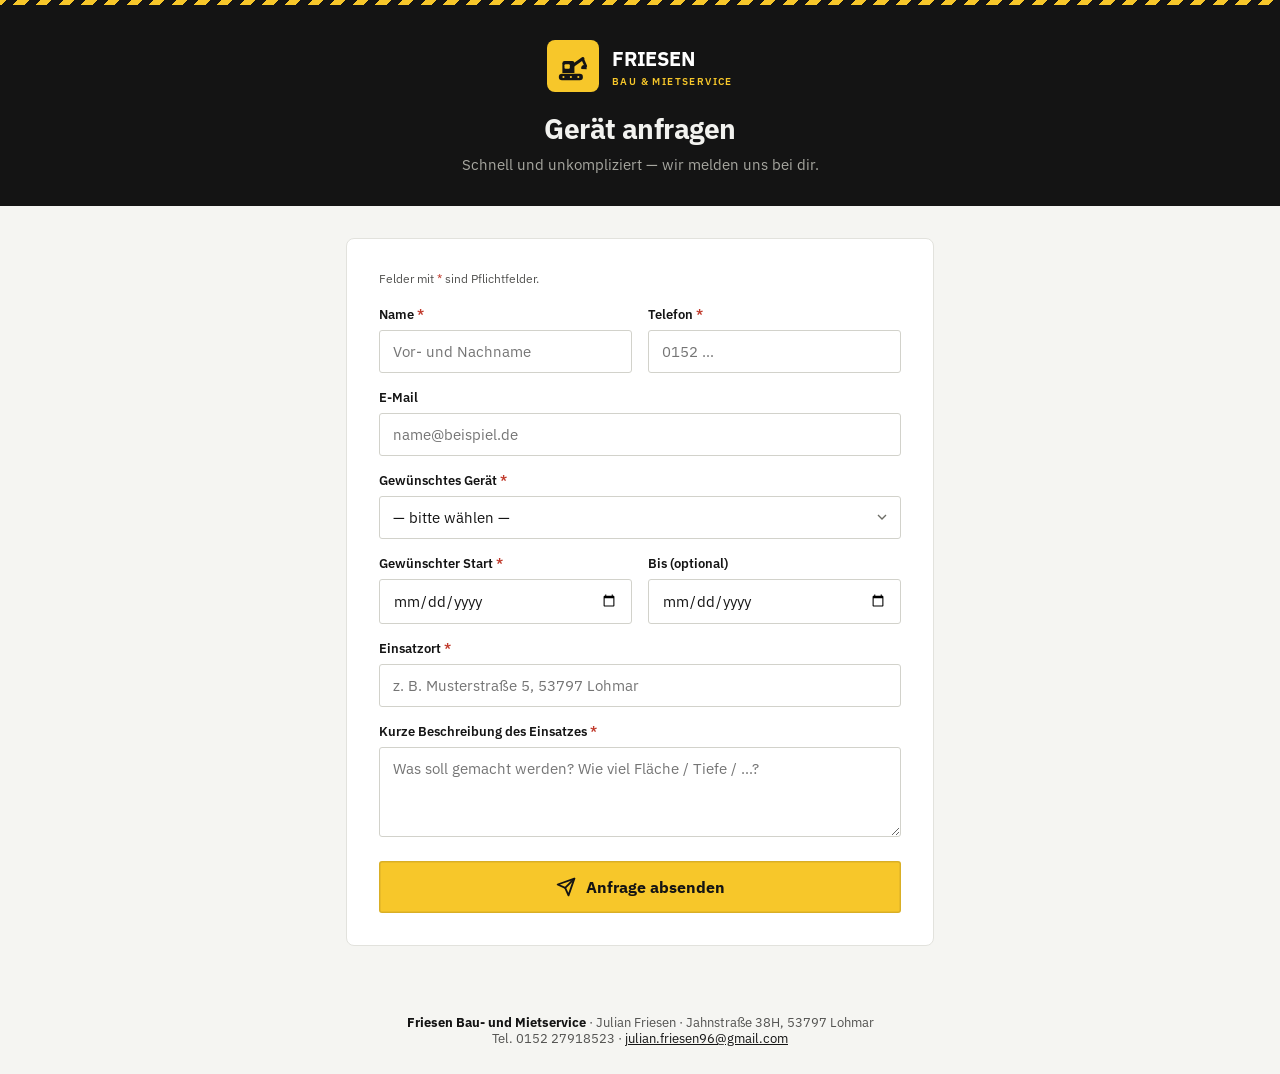
==== project/contact.html @ 78718824 "Initialer Commit: Prototyp Friesen Bau- und Mietservice Vollständiger React-Prototyp (CDN + Babel St" ====
<!DOCTYPE html>
<html lang="de">
<head>
<meta charset="utf-8"/>
<meta name="viewport" content="width=device-width, initial-scale=1"/>
<title>Anfrage stellen — Friesen Bau- &amp; Mietservice</title>
<link rel="stylesheet" href="app/theme.css"/>
<style>
  *{box-sizing:border-box;margin:0;padding:0}
  body{font-family:var(--sans);background:var(--paper-2);color:var(--ink);-webkit-font-smoothing:antialiased}
  ::selection{background:var(--yellow);color:var(--ink)}
  .page{min-height:100vh;display:flex;flex-direction:column}

  /* Hero header */
  .hero{background:var(--ink);padding:40px 24px 32px;text-align:center;position:relative;overflow:hidden}
  .hero::before{content:'';position:absolute;top:0;left:0;right:0;height:5px;background-image:repeating-linear-gradient(-45deg,var(--ink) 0 8px,var(--yellow) 8px 16px)}
  .hero-logo{display:inline-flex;align-items:center;gap:13px;margin-bottom:22px}
  .hero-badge{width:52px;height:52px;background:var(--yellow);border-radius:8px;display:grid;place-items:center}
  .hero-name{text-align:left}
  .hero-name h1{color:#fff;font-size:20px;font-weight:700;letter-spacing:-0.01em}
  .hero-name p{color:var(--yellow);font-size:10px;font-weight:600;letter-spacing:.14em;text-transform:uppercase;margin-top:3px}
  .hero-tagline{color:var(--on-dark);font-size:28px;font-weight:700;letter-spacing:-0.02em;line-height:1.1;margin:0}
  .hero-sub{color:var(--on-dark-muted);font-size:15px;margin-top:10px}

  /* Form card */
  .card{background:var(--paper);border:1.5px solid var(--line);border-radius:8px;padding:32px;max-width:620px;width:100%;margin:32px auto}
  .form-grid{display:grid;grid-template-columns:1fr 1fr;gap:16px}
  @media(max-width:560px){.form-grid{grid-template-columns:1fr}.card{padding:20px;margin:16px}}
  .field{display:flex;flex-direction:column;gap:7px}
  .field label{font-size:13px;font-weight:600}
  .field label span{color:var(--danger)}
  input,select,textarea{font:inherit;font-size:14.5px;padding:11px 13px;border:1.5px solid var(--line-2);border-radius:var(--r);background:var(--paper);color:var(--ink);width:100%;outline:none;transition:border-color .12s}
  input:focus,select:focus,textarea:focus{border-color:var(--ink)}
  textarea{resize:vertical;min-height:90px}
  select{appearance:none;background-image:url("data:image/svg+xml,%3Csvg xmlns='http://www.w3.org/2000/svg' width='16' height='16' viewBox='0 0 24 24' fill='none' stroke='%236C6C66' stroke-width='2'%3E%3Cpath d='M6 9l6 6 6-6'/%3E%3C/svg%3E");background-repeat:no-repeat;background-position:right 10px center;padding-right:34px}

  .btn-primary{display:flex;align-items:center;justify-content:center;gap:10px;width:100%;padding:16px;background:var(--yellow);color:var(--ink);border:none;border-radius:var(--r);font:inherit;font-size:16px;font-weight:700;cursor:pointer;box-shadow:inset 0 0 0 1.5px rgba(0,0,0,.12);transition:filter .12s}
  .btn-primary:hover{filter:brightness(1.06)}
  .btn-primary:active{transform:translateY(1px)}
  .btn-primary:disabled{opacity:.5;cursor:not-allowed}

  .divider{display:flex;align-items:center;gap:12px;color:var(--muted);font-size:12px;margin:6px 0}
  .divider::before,.divider::after{content:'';flex:1;height:1px;background:var(--line)}

  .success{text-align:center;padding:40px 24px}
  .success-icon{width:72px;height:72px;background:var(--yellow);border-radius:12px;display:grid;place-items:center;margin:0 auto 18px}
  .success h2{font-size:22px;font-weight:700;letter-spacing:-0.01em}
  .success p{color:var(--muted);font-size:15px;margin-top:8px}
  .success .wa-btn{display:inline-flex;align-items:center;gap:10px;margin-top:22px;padding:14px 24px;background:#25D366;color:#fff;border-radius:var(--r);font:inherit;font-size:15px;font-weight:700;text-decoration:none}

  .footer{text-align:center;padding:28px 16px;color:var(--muted);font-size:12.5px}
  .footer b{color:var(--ink)}
  .hint{font-size:12px;color:var(--muted);margin-top:4px}
  .required-note{font-size:12px;color:var(--muted);margin-bottom:20px}
</style>
</head>
<body>
<div class="page">
  <div class="hero">
    <div class="hero-logo">
      <div class="hero-badge">
        <!-- Bagger SVG -->
        <svg width="34" height="34" viewBox="0 0 48 48" fill="none" aria-hidden="true">
          <rect x="4" y="35" width="34" height="9" rx="4.5" fill="#141414"/>
          <circle cx="10.5" cy="39.5" r="1.5" fill="#F7C72A"/>
          <circle cx="21" cy="39.5" r="1.5" fill="#F7C72A"/>
          <circle cx="31.5" cy="39.5" r="1.5" fill="#F7C72A"/>
          <path d="M9 20 q0-3.2 3.2-3.2 H23 q3 0 3 3 V34 H9 Z" fill="#141414"/>
          <rect x="12" y="21.5" width="7.5" height="6.5" rx="1.4" fill="#F7C72A"/>
          <path d="M24.5 23 L38 13.5" stroke="#141414" stroke-width="4.4" stroke-linecap="round"/>
          <path d="M37.5 14 L42 24" stroke="#141414" stroke-width="3.8" stroke-linecap="round"/>
          <path d="M38.5 22.5 q5.5 0.5 4.8 6.2 l-7.6 -0.6 q-1-3.6 2.8-5.6 Z" fill="#141414"/>
        </svg>
      </div>
      <div class="hero-name">
        <h1>FRIESEN</h1>
        <p>Bau &amp; Mietservice</p>
      </div>
    </div>
    <p class="hero-tagline">Gerät anfragen</p>
    <p class="hero-sub">Schnell und unkompliziert — wir melden uns bei dir.</p>
  </div>

  <div id="formWrap" style="max-width:620px;width:100%;margin:0 auto;padding:0 16px 8px">
    <div class="card">
      <p class="required-note">Felder mit <span style="color:var(--danger)">*</span> sind Pflichtfelder.</p>
      <form id="anfrage" novalidate>
        <div class="form-grid" style="margin-bottom:16px">
          <div class="field">
            <label for="name">Name <span>*</span></label>
            <input id="name" name="name" type="text" placeholder="Vor- und Nachname" required autocomplete="name"/>
          </div>
          <div class="field">
            <label for="phone">Telefon <span>*</span></label>
            <input id="phone" name="phone" type="tel" placeholder="0152 …" required autocomplete="tel"/>
          </div>
        </div>
        <div class="field" style="margin-bottom:16px">
          <label for="email">E-Mail</label>
          <input id="email" name="email" type="email" placeholder="name@beispiel.de" autocomplete="email"/>
        </div>
        <div class="field" style="margin-bottom:16px">
          <label for="geraet">Gewünschtes Gerät <span>*</span></label>
          <select id="geraet" name="geraet" required>
            <option value="">— bitte wählen —</option>
          </select>
        </div>
        <div class="form-grid" style="margin-bottom:16px">
          <div class="field">
            <label for="von">Gewünschter Start <span>*</span></label>
            <input id="von" name="von" type="date" required/>
          </div>
          <div class="field">
            <label for="bis">Bis (optional)</label>
            <input id="bis" name="bis" type="date"/>
          </div>
        </div>
        <div class="field" style="margin-bottom:16px">
          <label for="ort">Einsatzort <span>*</span></label>
          <input id="ort" name="ort" type="text" placeholder="z. B. Musterstraße 5, 53797 Lohmar" required autocomplete="street-address"/>
        </div>
        <div class="field" style="margin-bottom:24px">
          <label for="nachricht">Kurze Beschreibung des Einsatzes <span>*</span></label>
          <textarea id="nachricht" name="nachricht" placeholder="Was soll gemacht werden? Wie viel Fläche / Tiefe / …?" required></textarea>
        </div>
        <button type="submit" class="btn-primary" id="submitBtn">
          <svg width="20" height="20" viewBox="0 0 24 24" fill="none" stroke="currentColor" stroke-width="2.2" stroke-linecap="round" stroke-linejoin="round"><path d="M22 2L11 13"/><path d="M22 2L15 22l-4-9-9-4 20-7z"/></svg>
          Anfrage absenden
        </button>
      </form>
    </div>
  </div>

  <!-- Success state (hidden until submit) -->
  <div id="successWrap" style="display:none;max-width:620px;width:100%;margin:0 auto;padding:0 16px">
    <div class="card">
      <div class="success">
        <div class="success-icon">
          <svg width="36" height="36" viewBox="0 0 24 24" fill="none" stroke="#141414" stroke-width="2.4" stroke-linecap="round" stroke-linejoin="round"><path d="M20 6L9 17l-5-5"/></svg>
        </div>
        <h2>Anfrage eingegangen!</h2>
        <p>Wir haben deine Anfrage erhalten und melden uns schnellstmöglich bei dir.</p>
        <a id="waLink" href="#" target="_blank" class="wa-btn">
          <svg width="20" height="20" viewBox="0 0 24 24" fill="white"><path d="M17.472 14.382c-.297-.149-1.758-.867-2.03-.967-.273-.099-.471-.148-.67.15-.197.297-.767.966-.94 1.164-.173.199-.347.223-.644.075-.297-.15-1.255-.463-2.39-1.475-.883-.788-1.48-1.761-1.653-2.059-.173-.297-.018-.458.13-.606.134-.133.298-.347.446-.52.149-.174.198-.298.298-.497.099-.198.05-.371-.025-.52-.075-.149-.669-1.612-.916-2.207-.242-.579-.487-.5-.669-.51-.173-.008-.371-.01-.57-.01-.198 0-.52.074-.792.372-.272.297-1.04 1.016-1.04 2.479 0 1.462 1.065 2.875 1.213 3.074.149.198 2.096 3.2 5.077 4.487.709.306 1.262.489 1.694.625.712.227 1.36.195 1.871.118.571-.085 1.758-.719 2.006-1.413.248-.694.248-1.289.173-1.413-.074-.124-.272-.198-.57-.347m-5.421 7.403h-.004a9.87 9.87 0 01-5.031-1.378l-.361-.214-3.741.982.998-3.648-.235-.374a9.86 9.86 0 01-1.51-5.26c.001-5.45 4.436-9.884 9.888-9.884 2.64 0 5.122 1.03 6.988 2.898a9.825 9.825 0 012.893 6.994c-.003 5.45-4.437 9.884-9.885 9.884m8.413-18.297A11.815 11.815 0 0012.05 0C5.495 0 .16 5.335.157 11.892c0 2.096.547 4.142 1.588 5.945L.057 24l6.305-1.654a11.882 11.882 0 005.683 1.448h.005c6.554 0 11.89-5.335 11.893-11.893a11.821 11.821 0 00-3.48-8.413z"/></svg>
          Via WhatsApp bestätigen
        </a>
        <p style="color:var(--muted);font-size:13px;margin-top:14px">Optional: Mit WhatsApp schicken wir dir und Julian direkt eine Nachricht.</p>
      </div>
    </div>
  </div>

  <div class="footer">
    <b>Friesen Bau- und Mietservice</b> · Julian Friesen · Jahnstraße 38H, 53797 Lohmar<br/>
    Tel. 0152 27918523 · <a href="mailto:julian.friesen96@gmail.com" style="color:var(--ink)">julian.friesen96@gmail.com</a>
  </div>
</div>

<script>
// Load device list from localStorage or use defaults
const GERAETE_DEFAULT = [
  { id:'bagger',    name:'1,9t Minibagger (Hitachi ZX18-3)' },
  { id:'anhaenger', name:'Plateauanhänger (2.700 kg)' },
  { id:'ruettler',  name:'Betonrüttler' },
];
function loadGeraete() {
  try {
    const db = JSON.parse(localStorage.getItem('friesen_db_v2') || '{}');
    const fl = (db.flotte || []).filter(g => g.kat === 'Maschine' || g.kat === 'Transport');
    return fl.length ? fl : GERAETE_DEFAULT;
  } catch(e) { return GERAETE_DEFAULT; }
}
const geraete = loadGeraete();
const sel = document.getElementById('geraet');
geraete.forEach(g => {
  const o = document.createElement('option');
  o.value = g.id; o.textContent = g.name; sel.appendChild(o);
});

// WhatsApp number (Julian's number)
const WA_NUMBER = '4915227918523';

document.getElementById('anfrage').addEventListener('submit', function(e) {
  e.preventDefault();
  const f = e.target;
  const data = {
    name: f.name.value.trim(), phone: f.phone.value.trim(),
    email: f.email.value.trim(),
    geraetId: f.geraet.value, geraetName: f.geraet.options[f.geraet.selectedIndex]?.text || '',
    von: f.von.value, bis: f.bis.value,
    ort: f.ort.value.trim(), nachricht: f.nachricht.value.trim(),
  };
  if (!data.name || !data.phone || !data.geraetId || !data.von || !data.ort || !data.nachricht) {
    alert('Bitte alle Pflichtfelder ausfüllen.'); return;
  }

  // Save to shared localStorage
  try {
    const raw = localStorage.getItem('friesen_db_v2');
    const db = raw ? JSON.parse(raw) : {};
    if (!db.anfragen) db.anfragen = [];
    db.anfragen.unshift({
      id: 'anf' + Date.now(), datum: new Date().toISOString().slice(0,10),
      name: data.name, phone: data.phone, email: data.email,
      geraetId: data.geraetId, von: data.von, bis: data.bis || data.von,
      ort: data.ort, nachricht: data.nachricht, status: 'neu',
    });
    localStorage.setItem('friesen_db_v2', JSON.stringify(db));
  } catch(err) { console.warn('localStorage:', err); }

  // Build WhatsApp message
  const msg = encodeURIComponent(
    '🚜 Neue Anfrage – Friesen Bau- und Mietservice\n\n' +
    '👤 ' + data.name + '\n📞 ' + data.phone + (data.email ? '\n📧 ' + data.email : '') + '\n\n' +
    '🔧 Gerät: ' + data.geraetName + '\n📅 Zeitraum: ' + data.von + (data.bis && data.bis !== data.von ? ' – ' + data.bis : '') + '\n' +
    '📍 Ort: ' + data.ort + '\n\n💬 ' + data.nachricht
  );
  document.getElementById('waLink').href = 'https://wa.me/' + WA_NUMBER + '?text=' + msg;

  // Show success
  document.getElementById('formWrap').style.display = 'none';
  document.getElementById('successWrap').style.display = 'block';
  window.scrollTo(0, 0);
});
</script>
</body>
</html>
---- project/app/theme.css ----
/* ============================================================
   FRIESEN BAGGERVERLEIH — Industrial Design System
   Schwarz (#141414) · Gelb (#F7C72A) · Weiß · IBM Plex
   ============================================================ */

@import url('https://fonts.googleapis.com/css2?family=IBM+Plex+Sans:wght@400;500;600;700&family=IBM+Plex+Mono:wght@400;500;600&display=swap');

:root {
  /* Ink / dark surfaces */
  --ink:        #141414;
  --ink-2:      #1d1d1c;
  --ink-3:      #262625;
  --ink-line:   rgba(255,255,255,0.10);
  --ink-line-2: rgba(255,255,255,0.16);

  /* Accent */
  --yellow:      #F7C72A;
  --yellow-deep: #E0AC00;
  --yellow-soft: #FBE9A0;
  --yellow-wash: #FDF6DC;

  /* Paper / light surfaces */
  --paper:    #FFFFFF;
  --paper-2:  #F5F5F2;
  --paper-3:  #ECECE8;
  --line:     #E2E2DD;
  --line-2:   #D2D2CB;

  /* Text */
  --text:     #141414;
  --muted:    #525250;
  --muted-2:  #787870;
  --on-dark:  #F2F2EF;
  --on-dark-muted: #A7A7A0;

  /* Status */
  --ok:        #2F7D3A;   /* Bezahlt */
  --ok-wash:   #E7F2E6;
  --open:      #2B6CB0;   /* Offen */
  --open-wash: #E7EFF7;
  --warn:      #D9772B;   /* Überfällig */
  --warn-wash: #FBEDDF;
  --danger:    #C0392B;   /* Mahnung */
  --danger-wash:#FBE7E4;
  --draft:     #8A8A82;   /* Entwurf / Angebot */

  /* Geometry */
  --r:   3px;
  --r-lg: 5px;
  --bd:  1.5px;

  --shadow-sm: 0 1px 2px rgba(20,20,20,0.06);
  --shadow:    0 4px 16px rgba(20,20,20,0.08);
  --shadow-lg: 0 18px 48px rgba(20,20,20,0.16);

  --sans: 'IBM Plex Sans', system-ui, sans-serif;
  --mono: 'IBM Plex Mono', ui-monospace, monospace;
}

/* Hazard-stripe utility (industrial motif, use sparingly) */
.hazard {
  background-image: repeating-linear-gradient(
    -45deg,
    var(--ink) 0 12px,
    var(--yellow) 12px 24px
  );
}
.hazard-thin {
  background-image: repeating-linear-gradient(
    -45deg,
    var(--ink) 0 6px,
    var(--yellow) 6px 12px
  );
}

* { box-sizing: border-box; }

.mono { font-family: var(--mono); font-feature-settings: "tnum" 1; }

/* Uppercase tracked micro-label */
.kicker {
  font-family: var(--mono);
  font-size: 11px;
  font-weight: 500;
  letter-spacing: 0.14em;
  text-transform: uppercase;
}
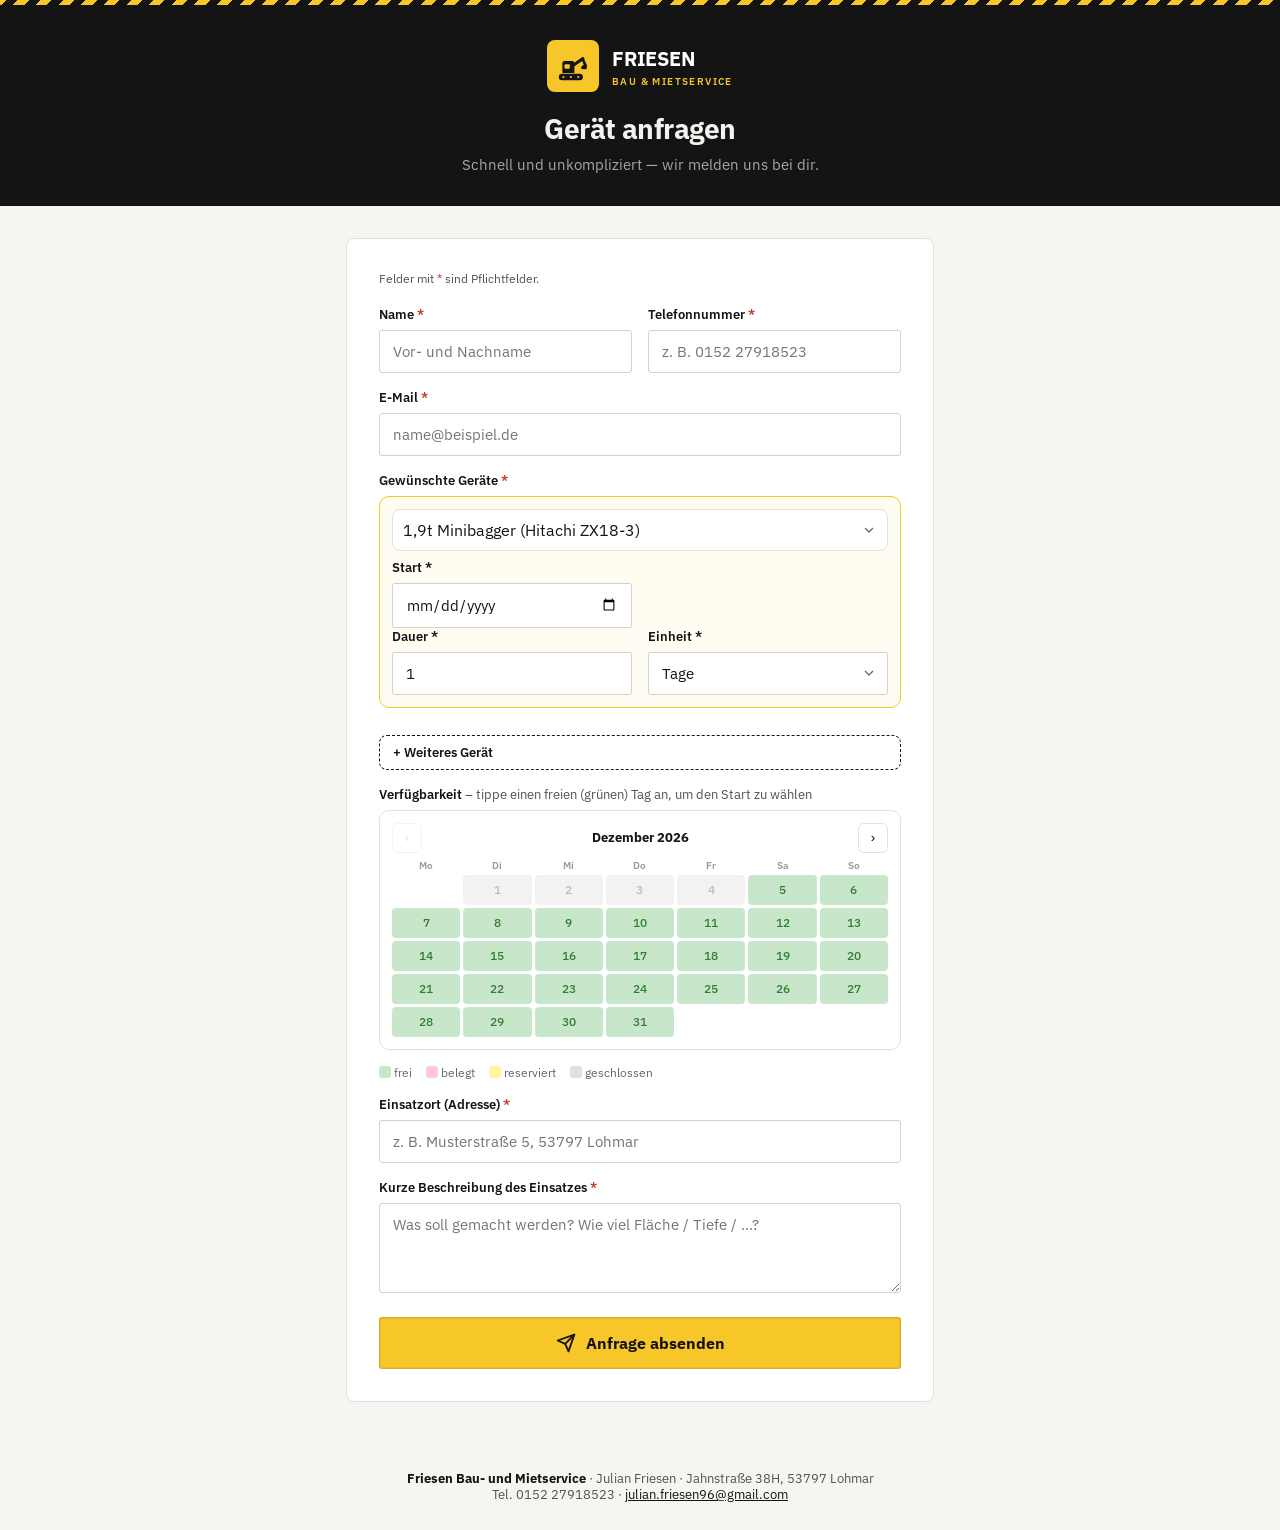
==== commit cfae047c: "Kalender neu (Monat-Raster + Wochen-Plantafel, stundengenau) + Runde-4-Features Kalender (screen-kal" ====
--- a/project/contact.html
+++ b/project/contact.html
@@ -4,6 +4,11 @@
 <meta charset="utf-8"/>
 <meta name="viewport" content="width=device-width, initial-scale=1"/>
 <title>Anfrage stellen — Friesen Bau- &amp; Mietservice</title>
+<link rel="icon" type="image/svg+xml" href="favicon.svg"/>
+<link rel="apple-touch-icon" href="apple-touch-icon.png"/>
+<meta name="theme-color" content="#141414"/>
+<meta name="apple-mobile-web-app-capable" content="yes"/>
+<meta name="apple-mobile-web-app-title" content="Friesen"/>
 <link rel="stylesheet" href="app/theme.css"/>
 <style>
   *{box-sizing:border-box;margin:0;padding:0}
@@ -91,32 +96,31 @@
             <input id="name" name="name" type="text" placeholder="Vor- und Nachname" required autocomplete="name"/>
           </div>
           <div class="field">
-            <label for="phone">Telefon <span>*</span></label>
-            <input id="phone" name="phone" type="tel" placeholder="0152 …" required autocomplete="tel"/>
+            <label for="phone">Telefonnummer <span>*</span></label>
+            <input id="phone" name="phone" type="tel" placeholder="z. B. 0152 27918523" required autocomplete="tel"/>
           </div>
         </div>
         <div class="field" style="margin-bottom:16px">
-          <label for="email">E-Mail</label>
-          <input id="email" name="email" type="email" placeholder="name@beispiel.de" autocomplete="email"/>
+          <label for="email">E-Mail <span>*</span></label>
+          <input id="email" name="email" type="email" placeholder="name@beispiel.de" required autocomplete="email"/>
         </div>
         <div class="field" style="margin-bottom:16px">
-          <label for="geraet">Gewünschtes Gerät <span>*</span></label>
-          <select id="geraet" name="geraet" required>
-            <option value="">— bitte wählen —</option>
-          </select>
-        </div>
-        <div class="form-grid" style="margin-bottom:16px">
-          <div class="field">
-            <label for="von">Gewünschter Start <span>*</span></label>
-            <input id="von" name="von" type="date" required/>
+          <label>Gewünschte Geräte <span>*</span></label>
+          <div id="geraeteRows"></div>
+          <button type="button" id="addGeraet" style="margin-top:10px;display:inline-flex;align-items:center;gap:6px;padding:8px 13px;border:1px dashed var(--ink);border-radius:8px;background:transparent;cursor:pointer;font:inherit;font-size:13px;font-weight:600;color:var(--ink)">+ Weiteres Gerät</button>
+        </div>
+        <div class="field" style="margin-bottom:16px">
+          <label>Verfügbarkeit <span id="calHint" style="font-weight:400;color:var(--muted)">– tippe einen freien (grünen) Tag an, um den Start zu wählen</span></label>
+          <div id="calWrap" style="border:1px solid #E2E2DD;border-radius:10px;padding:12px;background:#fff;font-size:12px">Bitte zuerst ein Gerät wählen.</div>
+          <div style="display:flex;gap:14px;flex-wrap:wrap;font-size:12px;color:#666;margin-top:8px">
+            <span><span style="display:inline-block;width:12px;height:12px;border-radius:3px;background:#C8E6C9;vertical-align:-1px"></span> frei</span>
+            <span><span style="display:inline-block;width:12px;height:12px;border-radius:3px;background:#FFCDD2;vertical-align:-1px"></span> belegt</span>
+            <span><span style="display:inline-block;width:12px;height:12px;border-radius:3px;background:#FFF59D;vertical-align:-1px"></span> reserviert</span>
+            <span><span style="display:inline-block;width:12px;height:12px;border-radius:3px;background:#E0E0E0;vertical-align:-1px"></span> geschlossen</span>
           </div>
-          <div class="field">
-            <label for="bis">Bis (optional)</label>
-            <input id="bis" name="bis" type="date"/>
-          </div>
         </div>
         <div class="field" style="margin-bottom:16px">
-          <label for="ort">Einsatzort <span>*</span></label>
+          <label for="ort">Einsatzort (Adresse) <span>*</span></label>
           <input id="ort" name="ort" type="text" placeholder="z. B. Musterstraße 5, 53797 Lohmar" required autocomplete="street-address"/>
         </div>
         <div class="field" style="margin-bottom:24px">
@@ -140,11 +144,6 @@
         </div>
         <h2>Anfrage eingegangen!</h2>
         <p>Wir haben deine Anfrage erhalten und melden uns schnellstmöglich bei dir.</p>
-        <a id="waLink" href="#" target="_blank" class="wa-btn">
-          <svg width="20" height="20" viewBox="0 0 24 24" fill="white"><path d="M17.472 14.382c-.297-.149-1.758-.867-2.03-.967-.273-.099-.471-.148-.67.15-.197.297-.767.966-.94 1.164-.173.199-.347.223-.644.075-.297-.15-1.255-.463-2.39-1.475-.883-.788-1.48-1.761-1.653-2.059-.173-.297-.018-.458.13-.606.134-.133.298-.347.446-.52.149-.174.198-.298.298-.497.099-.198.05-.371-.025-.52-.075-.149-.669-1.612-.916-2.207-.242-.579-.487-.5-.669-.51-.173-.008-.371-.01-.57-.01-.198 0-.52.074-.792.372-.272.297-1.04 1.016-1.04 2.479 0 1.462 1.065 2.875 1.213 3.074.149.198 2.096 3.2 5.077 4.487.709.306 1.262.489 1.694.625.712.227 1.36.195 1.871.118.571-.085 1.758-.719 2.006-1.413.248-.694.248-1.289.173-1.413-.074-.124-.272-.198-.57-.347m-5.421 7.403h-.004a9.87 9.87 0 01-5.031-1.378l-.361-.214-3.741.982.998-3.648-.235-.374a9.86 9.86 0 01-1.51-5.26c.001-5.45 4.436-9.884 9.888-9.884 2.64 0 5.122 1.03 6.988 2.898a9.825 9.825 0 012.893 6.994c-.003 5.45-4.437 9.884-9.885 9.884m8.413-18.297A11.815 11.815 0 0012.05 0C5.495 0 .16 5.335.157 11.892c0 2.096.547 4.142 1.588 5.945L.057 24l6.305-1.654a11.882 11.882 0 005.683 1.448h.005c6.554 0 11.89-5.335 11.893-11.893a11.821 11.821 0 00-3.48-8.413z"/></svg>
-          Via WhatsApp bestätigen
-        </a>
-        <p style="color:var(--muted);font-size:13px;margin-top:14px">Optional: Mit WhatsApp schicken wir dir und Julian direkt eine Nachricht.</p>
       </div>
     </div>
   </div>
@@ -164,57 +163,205 @@
 ];
 function loadGeraete() {
   try {
-    const db = JSON.parse(localStorage.getItem('friesen_db_v2') || '{}');
+    const db = JSON.parse(localStorage.getItem('friesen_db_v4') || '{}');
     const fl = (db.flotte || []).filter(g => g.kat === 'Maschine' || g.kat === 'Transport');
     return fl.length ? fl : GERAETE_DEFAULT;
   } catch(e) { return GERAETE_DEFAULT; }
 }
 const geraete = loadGeraete();
-const sel = document.getElementById('geraet');
-geraete.forEach(g => {
-  const o = document.createElement('option');
-  o.value = g.id; o.textContent = g.name; sel.appendChild(o);
+
+// ---- Gerätabhängige Mietdauer (Startdatum + Dauer + Einheit → Enddatum) ----
+function geraetById(id){ return geraete.find(g => g.id === id); }
+// Einheiten je nach Tarif des Geräts: bietet das Gerät Stunden-Tarife, gibt es 'Stunden'; sonst nur 'Tage'.
+function verfuegbareEinheiten(g){
+  const tar = (g && g.tarif) || [];
+  const hatStunden = tar.some(t => /stunde/i.test(t.einheit));
+  const hatTage = tar.some(t => /tag/i.test(t.einheit));
+  const out = [];
+  if (hatTage || !hatStunden) out.push('Tage');
+  if (hatStunden) out.push('Stunden');
+  return out.length ? out : ['Tage'];
+}
+function addDaysIso(iso, k){ const [y,m,d] = iso.split('-').map(Number); const dt = new Date(y, m-1, d+k); const p = x => String(x).padStart(2,'0'); return dt.getFullYear()+'-'+p(dt.getMonth()+1)+'-'+p(dt.getDate()); }
+// Enddatum berechnen – identisch zur App ('Anfrage erstellen'): geschlossene Wochentage zählen bei Tagen nicht mit.
+function berechneEnde(von, vonZeit, menge, einheit){
+  const n = Math.max(1, Number(menge) || 1);
+  if (!von) return { bis: von, bisZeit: vonZeit || '17:00' };
+  const db = calDB();
+  const mw = db.settings && db.settings.mietWochentage;
+  const istMiettag = (iso) => { if (!Array.isArray(mw)) return true; return mw[new Date(iso+'T00:00:00').getDay()] !== false; };
+  if (einheit === 'Stunden') {
+    const [h, m] = (vonZeit || '08:00').split(':').map(Number);
+    const total = h*60 + m + n*60;
+    const extraDays = Math.floor(total/(24*60));
+    const rest = ((total % (24*60)) + 24*60) % (24*60);
+    const p = (x) => String(x).padStart(2,'0');
+    return { bis: addDaysIso(von, extraDays), bisZeit: p(Math.floor(rest/60)) + ':' + p(rest%60) };
+  }
+  let cur = von;
+  for (let i=0; i<n; i++){ cur = addDaysIso(cur, 1); let guard=0; while(!istMiettag(cur) && guard<31){ cur = addDaysIso(cur, 1); guard++; } }
+  return { bis: cur, bisZeit: '17:00' };
+}
+function fmtDE(iso){ if(!iso) return '—'; const [y,m,d]=iso.split('-'); return d+'.'+m+'.'+y; }
+// Prüft, ob im gewünschten Zeitraum [von..bis] ein belegter/reservierter Tag liegt (→ nicht buchbar)
+function bereichKonflikt(gid, von, bis){
+  if (!gid || !von || !bis) return null;
+  const db = calDB();
+  const now = new Date(); const todayIso = isoOf(now.getFullYear(), now.getMonth(), now.getDate());
+  let cur = von;
+  for (let guard=0; guard<400 && cur<=bis; guard++){
+    const st = dayStatus(db, gid, cur, todayIso);
+    if (st === 'belegt' || st === 'reserviert') return { tag: cur, status: st };
+    cur = addDaysIso(cur, 1);
+  }
+  return null;
+}
+// ---- Mehrere Geräte je Anfrage: dynamische Zeilen + geteilter Verfügbarkeitskalender ----
+let rows = [{ geraetId: (geraete[0] && geraete[0].id) || '', von: '', vonZeit: '08:00', dauer: '1', einheit: 'Tage' }];
+let activeRow = 0;
+let activeBis = '';
+function rowEinheiten(gid){ return verfuegbareEinheiten(geraetById(gid)); }
+function renderRows(){
+  const wrap = document.getElementById('geraeteRows');
+  wrap.innerHTML = '';
+  rows.forEach((r, i) => {
+    const opts = rowEinheiten(r.geraetId);
+    if (opts.indexOf(r.einheit) < 0) r.einheit = opts[0];
+    const ende = (r.von && r.dauer) ? berechneEnde(r.von, r.vonZeit, r.dauer, r.einheit) : null;
+    const konflikt = ende ? bereichKonflikt(r.geraetId, r.von, ende.bis) : null;
+    const card = document.createElement('div');
+    card.style.cssText = 'border:1px solid '+(i===activeRow?'#F7C72A':'#E2E2DD')+';border-radius:10px;padding:12px;margin-bottom:10px;background:'+(i===activeRow?'#FFFDF2':'#fff')+';cursor:pointer';
+    card.addEventListener('click', () => { if (activeRow!==i){ activeRow=i; renderRows(); renderCal(); } });
+    let h = '<div style="display:flex;gap:8px;align-items:center;margin-bottom:8px">';
+    h += '<select class="r-geraet" style="flex:1;padding:10px;border:1px solid #E2E2DD;border-radius:8px;font:inherit">'+geraete.map(g=>'<option value="'+g.id+'"'+(g.id===r.geraetId?' selected':'')+'>'+g.name+'</option>').join('')+'</select>';
+    if (rows.length>1) h += '<button type="button" class="r-del" title="Entfernen" style="flex:0 0 auto;width:40px;height:40px;border:1px solid #E2E2DD;border-radius:8px;background:#fff;cursor:pointer;font-size:15px">✕</button>';
+    h += '</div><div class="form-grid">';
+    h += '<div class="field"><label>Start *</label><input class="r-von" type="date" value="'+(r.von||'')+'"/></div>';
+    h += '<div class="field" style="'+(r.einheit==='Stunden'?'':'display:none')+'"><label>Startuhrzeit</label><input class="r-vonzeit" type="time" value="'+(r.vonZeit||'08:00')+'"/></div>';
+    h += '</div><div class="form-grid">';
+    h += '<div class="field"><label>Dauer *</label><input class="r-dauer" type="number" min="1" step="1" value="'+(r.dauer||'1')+'"/></div>';
+    h += '<div class="field"><label>Einheit *</label><select class="r-einheit">'+opts.map(o=>'<option value="'+o+'"'+(o===r.einheit?' selected':'')+'>'+o+'</option>').join('')+'</select></div>';
+    h += '</div>';
+    if (ende && konflikt) h += '<div style="font-size:13px;color:#C62828;font-weight:600">✗ Nicht verfügbar – am '+fmtDE(konflikt.tag)+' '+(konflikt.status==='belegt'?'belegt':'reserviert')+'. Bitte anderen Zeitraum.</div>';
+    else if (ende) h += '<div style="font-size:13px;color:#666">Ende: '+fmtDE(ende.bis)+(r.einheit==='Stunden'?' · '+ende.bisZeit+' Uhr':'')+'</div>';
+    card.innerHTML = h;
+    card.querySelector('.r-geraet').addEventListener('change', (e)=>{ r.geraetId=e.target.value; const o=rowEinheiten(r.geraetId); if(o.indexOf(r.einheit)<0) r.einheit=o[0]; activeRow=i; renderRows(); renderCal(); });
+    card.querySelector('.r-von').addEventListener('change', (e)=>{ r.von=e.target.value; activeRow=i; renderRows(); renderCal(); });
+    const vz=card.querySelector('.r-vonzeit'); if(vz) vz.addEventListener('change',(e)=>{ r.vonZeit=e.target.value; renderRows(); renderCal(); });
+    card.querySelector('.r-dauer').addEventListener('change',(e)=>{ r.dauer=e.target.value; activeRow=i; renderRows(); renderCal(); });
+    card.querySelector('.r-einheit').addEventListener('change',(e)=>{ r.einheit=e.target.value; renderRows(); renderCal(); });
+    const del=card.querySelector('.r-del'); if(del) del.addEventListener('click',(e)=>{ e.stopPropagation(); rows.splice(i,1); if(activeRow>=rows.length) activeRow=rows.length-1; renderRows(); renderCal(); });
+    wrap.appendChild(card);
+  });
+  const ar = rows[activeRow]||{};
+  const e = (ar.von && ar.dauer) ? berechneEnde(ar.von, ar.vonZeit, ar.dauer, ar.einheit) : null;
+  activeBis = e ? e.bis : '';
+  const hint = document.getElementById('calHint');
+  if (hint) hint.textContent = rows.length>1 ? '– freien Tag für das markierte Gerät antippen' : '– tippe einen freien (grünen) Tag an, um den Start zu wählen';
+}
+document.getElementById('addGeraet').addEventListener('click', () => {
+  rows.push({ geraetId:(geraete[0]&&geraete[0].id)||'', von:'', vonZeit:'08:00', dauer:'1', einheit:'Tage' });
+  activeRow = rows.length-1; renderRows(); renderCal();
 });
-
-// WhatsApp number (Julian's number)
-const WA_NUMBER = '4915227918523';
+renderRows();
+
+// ---- Verfügbarkeits-/Buchungskalender (3 Monate, klickbar) ----
+const MONATE = ['Januar','Februar','März','April','Mai','Juni','Juli','August','September','Oktober','November','Dezember'];
+const WTAGE = ['Mo','Di','Mi','Do','Fr','Sa','So'];
+const FARBE = { frei:['#C8E6C9','#2E7D32'], belegt:['#FFCDD2','#C62828'], reserviert:['#FFF59D','#8a6d00'], geschlossen:['#E0E0E0','#888'], past:['#F2F2F0','#bbb'] };
+function isoOf(y,m,d){ return y+'-'+String(m+1).padStart(2,'0')+'-'+String(d).padStart(2,'0'); }
+function calDB(){ try { return JSON.parse(localStorage.getItem('friesen_db_v4')||'{}'); } catch(e){ return {}; } }
+function dayStatus(db, gid, iso, todayIso){
+  if (iso < todayIso) return 'past';
+  const mw = db.settings && db.settings.mietWochentage;
+  const dt = new Date(iso+'T00:00:00'); const wd = dt.getDay(); // 0=So
+  if (Array.isArray(mw) && mw[wd] === false) return 'geschlossen';
+  let belegt=false, reserviert=false;
+  const trifft = (item, useBis) => { const gs = (item.geraete && item.geraete.length) ? item.geraete : [item]; return gs.some(x => x.geraetId===gid && x.von && iso>=x.von && iso<=(useBis ? (x.bis||x.von) : x.bis)); };
+  (db.auftraege||[]).forEach(a => { if (a.status!=='abgelehnt' && trifft(a, true)) { (['anfrage','angebot'].indexOf(a.status)>=0) ? reserviert=true : belegt=true; } });
+  (db.belegungen||[]).forEach(b => { if (b.geraetId===gid && iso>=b.von && iso<=b.bis) belegt=true; });
+  (db.angebote||[]).forEach(o => { if (o.geraetId===gid && o.von && o.status==='offen' && iso>=o.von && iso<=(o.bis||o.von)) reserviert=true; });
+  (db.anfragen||[]).forEach(an => { if ((an.status==='neu'||an.status==='in-bearbeitung') && trifft(an, true)) reserviert=true; });
+  return belegt ? 'belegt' : reserviert ? 'reserviert' : 'frei';
+}
+let calOffset = 0; // 0 = aktueller Monat; nur vorwärts ab dem aktuellen Monat
+function renderCal(){
+  const wrap = document.getElementById('calWrap');
+  const ar = rows[activeRow] || {};
+  const gid = ar.geraetId;
+  if (!gid) { wrap.innerHTML = 'Bitte zuerst ein Gerät wählen.'; return; }
+  const db = calDB();
+  const now = new Date(); const todayIso = isoOf(now.getFullYear(), now.getMonth(), now.getDate());
+  const selVon = ar.von || '';
+  const selBis = activeBis || selVon;
+  const d0 = new Date(now.getFullYear(), now.getMonth()+calOffset, 1);
+  const y = d0.getFullYear(), m = d0.getMonth();
+  const days = new Date(y, m+1, 0).getDate();
+  const lead = (d0.getDay()+6)%7; // Mo=0
+  let html = '<div style="display:flex;align-items:center;gap:8px;margin-bottom:6px">'
+    + '<button type="button" id="calPrev" '+(calOffset<=0?'disabled':'')+' style="width:30px;height:30px;border:1px solid #E2E2DD;border-radius:6px;background:#fff;cursor:'+(calOffset<=0?'default':'pointer')+';opacity:'+(calOffset<=0?'0.4':'1')+'">‹</button>'
+    + '<div style="flex:1;text-align:center;font-weight:700;font-size:13px">'+MONATE[m]+' '+y+'</div>'
+    + '<button type="button" id="calNext" style="width:30px;height:30px;border:1px solid #E2E2DD;border-radius:6px;background:#fff;cursor:pointer">›</button>'
+    + '</div>';
+  html += '<div style="display:grid;grid-template-columns:repeat(7,1fr);gap:3px">';
+  WTAGE.forEach(w => { html += '<div style="text-align:center;font-size:10px;color:#999;font-weight:600">'+w+'</div>'; });
+  for (let i=0;i<lead;i++) html += '<div></div>';
+  for (let d=1; d<=days; d++){
+    const iso = isoOf(y,m,d);
+    const st = dayStatus(db, gid, iso, todayIso);
+    const c = FARBE[st]; const clickable = st==='frei';
+    const isSel = !!selVon && iso>=selVon && iso<=selBis;
+    html += '<div data-iso="'+iso+'" data-st="'+st+'" title="'+iso+' · '+st+'" style="text-align:center;font-size:12px;line-height:30px;height:30px;border-radius:4px;background:'+c[0]+';color:'+c[1]+';cursor:'+(clickable?'pointer':'default')+';font-weight:'+(isSel?'800':'500')+';outline:'+(isSel?'2px solid #141414':'none')+'">'+d+'</div>';
+  }
+  html += '</div>';
+  wrap.innerHTML = html;
+  const prev = document.getElementById('calPrev'); if (prev) prev.addEventListener('click', () => { if (calOffset>0){ calOffset--; renderCal(); } });
+  const next = document.getElementById('calNext'); if (next) next.addEventListener('click', () => { calOffset++; renderCal(); });
+  wrap.querySelectorAll('[data-st="frei"]').forEach(el => {
+    el.addEventListener('click', () => {
+      const iso = el.getAttribute('data-iso');
+      if (rows[activeRow]) rows[activeRow].von = iso;
+      renderRows();
+      renderCal();
+    });
+  });
+}
+renderCal();
 
 document.getElementById('anfrage').addEventListener('submit', function(e) {
   e.preventDefault();
   const f = e.target;
-  const data = {
-    name: f.name.value.trim(), phone: f.phone.value.trim(),
-    email: f.email.value.trim(),
-    geraetId: f.geraet.value, geraetName: f.geraet.options[f.geraet.selectedIndex]?.text || '',
-    von: f.von.value, bis: f.bis.value,
-    ort: f.ort.value.trim(), nachricht: f.nachricht.value.trim(),
-  };
-  if (!data.name || !data.phone || !data.geraetId || !data.von || !data.ort || !data.nachricht) {
-    alert('Bitte alle Pflichtfelder ausfüllen.'); return;
+  const basis = { name: f.name.value.trim(), phone: f.phone.value.trim(), email: f.email.value.trim(), ort: f.ort.value.trim(), nachricht: f.nachricht.value.trim() };
+  if (!basis.name || !basis.phone || !basis.email || !basis.ort || !basis.nachricht) { alert('Bitte alle Pflichtfelder ausfüllen.'); return; }
+  if (!rows.length || rows.some(r => !r.geraetId || !r.von)) { alert('Bitte für jedes Gerät Start wählen.'); return; }
+  // Pro Gerät Ende berechnen + belegten/reservierten Zeitraum sperren
+  const geraeteOut = [];
+  for (const r of rows) {
+    const ende = berechneEnde(r.von, r.vonZeit, r.dauer, r.einheit);
+    const konflikt = bereichKonflikt(r.geraetId, r.von, ende.bis);
+    if (konflikt) {
+      const gname = (geraetById(r.geraetId)||{}).name || 'Gerät';
+      alert(gname + ': Der gewünschte Zeitraum enthält einen ' + (konflikt.status === 'belegt' ? 'belegten' : 'reservierten') + ' Tag (' + fmtDE(konflikt.tag) + '). Bitte anderen Zeitraum wählen.');
+      return;
+    }
+    geraeteOut.push({ geraetId: r.geraetId, von: r.von, vonZeit: r.einheit === 'Stunden' ? (r.vonZeit||'08:00') : '08:00', dauer: Number(r.dauer)||1, einheit: r.einheit||'Tage', bis: ende.bis, bisZeit: ende.bisZeit });
   }
 
-  // Save to shared localStorage
+  // Save to shared localStorage (Mehrgeräte: geraete[] + gespiegelte Primärfelder fürs erste Gerät)
   try {
-    const raw = localStorage.getItem('friesen_db_v2');
+    const raw = localStorage.getItem('friesen_db_v4');
     const db = raw ? JSON.parse(raw) : {};
     if (!db.anfragen) db.anfragen = [];
+    const g0 = geraeteOut[0];
     db.anfragen.unshift({
       id: 'anf' + Date.now(), datum: new Date().toISOString().slice(0,10),
-      name: data.name, phone: data.phone, email: data.email,
-      geraetId: data.geraetId, von: data.von, bis: data.bis || data.von,
-      ort: data.ort, nachricht: data.nachricht, status: 'neu',
+      name: basis.name, phone: basis.phone, kontaktweg: 'formular', email: basis.email,
+      geraete: geraeteOut,
+      geraetId: g0.geraetId, von: g0.von, vonZeit: g0.vonZeit, dauer: g0.dauer, einheit: g0.einheit, bis: g0.bis, bisZeit: g0.bisZeit,
+      ort: basis.ort, nachricht: basis.nachricht, status: 'neu',
     });
-    localStorage.setItem('friesen_db_v2', JSON.stringify(db));
+    localStorage.setItem('friesen_db_v4', JSON.stringify(db));
   } catch(err) { console.warn('localStorage:', err); }
-
-  // Build WhatsApp message
-  const msg = encodeURIComponent(
-    '🚜 Neue Anfrage – Friesen Bau- und Mietservice\n\n' +
-    '👤 ' + data.name + '\n📞 ' + data.phone + (data.email ? '\n📧 ' + data.email : '') + '\n\n' +
-    '🔧 Gerät: ' + data.geraetName + '\n📅 Zeitraum: ' + data.von + (data.bis && data.bis !== data.von ? ' – ' + data.bis : '') + '\n' +
-    '📍 Ort: ' + data.ort + '\n\n💬 ' + data.nachricht
-  );
-  document.getElementById('waLink').href = 'https://wa.me/' + WA_NUMBER + '?text=' + msg;
 
   // Show success
   document.getElementById('formWrap').style.display = 'none';
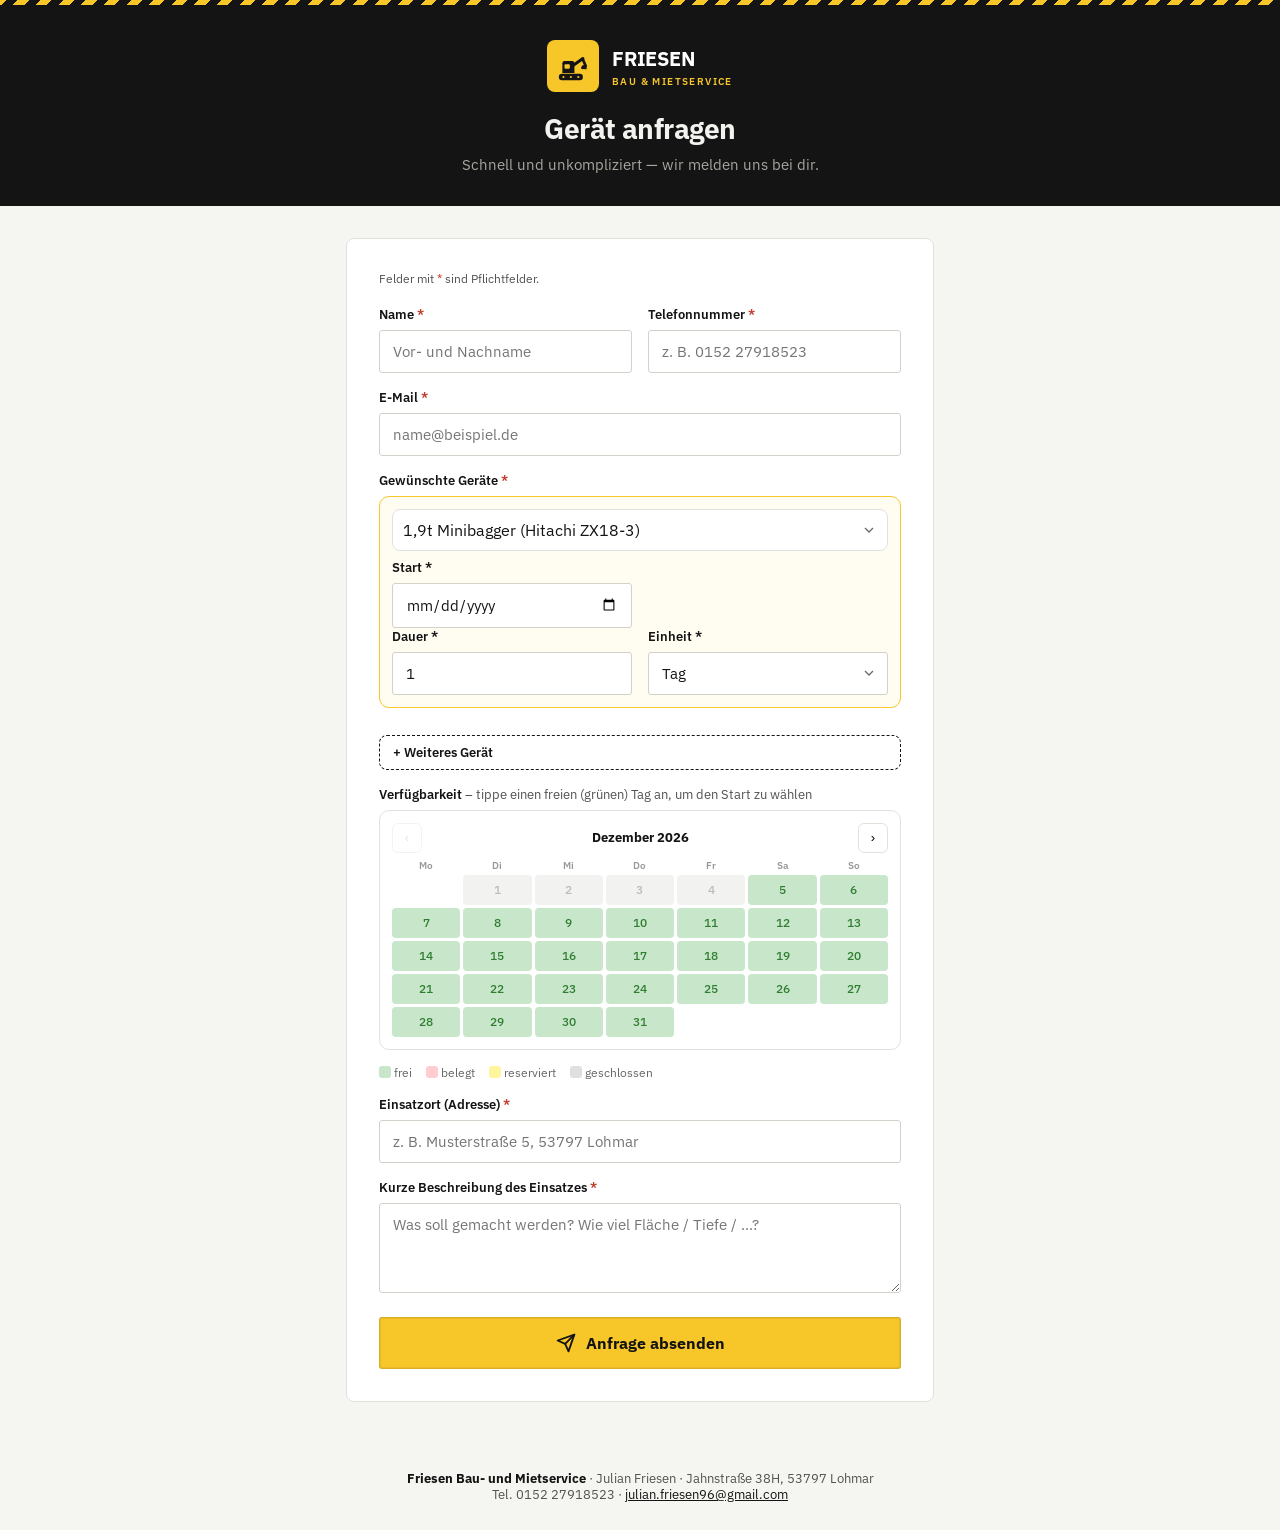
==== commit 02b90b4f: "Runde 5 – Demo-Daten neu, gerätespezifische Einheiten & weiße-Seite-Fix - Weiße Seite alter Rechnung" ====
--- a/project/contact.html
+++ b/project/contact.html
@@ -2,7 +2,7 @@
 <html lang="de">
 <head>
 <meta charset="utf-8"/>
-<meta name="viewport" content="width=device-width, initial-scale=1"/>
+<meta name="viewport" content="width=device-width, initial-scale=1, viewport-fit=cover"/>
 <title>Anfrage stellen — Friesen Bau- &amp; Mietservice</title>
 <link rel="icon" type="image/svg+xml" href="favicon.svg"/>
 <link rel="apple-touch-icon" href="apple-touch-icon.png"/>
@@ -172,15 +172,12 @@
 
 // ---- Gerätabhängige Mietdauer (Startdatum + Dauer + Einheit → Enddatum) ----
 function geraetById(id){ return geraete.find(g => g.id === id); }
-// Einheiten je nach Tarif des Geräts: bietet das Gerät Stunden-Tarife, gibt es 'Stunden'; sonst nur 'Tage'.
+// Wählbare Einheiten = die echten Tarif-Einheiten des Geräts (z. B. Bagger ['Tag'],
+// Anhänger ['4 Stunden','8 Stunden','Tag']). Keine kleinere/freie Auswahl.
 function verfuegbareEinheiten(g){
   const tar = (g && g.tarif) || [];
-  const hatStunden = tar.some(t => /stunde/i.test(t.einheit));
-  const hatTage = tar.some(t => /tag/i.test(t.einheit));
-  const out = [];
-  if (hatTage || !hatStunden) out.push('Tage');
-  if (hatStunden) out.push('Stunden');
-  return out.length ? out : ['Tage'];
+  const u = tar.map(t => t.einheit).filter(e => /tag|stunde/i.test(e));
+  return u.length ? u : ['Tag'];
 }
 function addDaysIso(iso, k){ const [y,m,d] = iso.split('-').map(Number); const dt = new Date(y, m-1, d+k); const p = x => String(x).padStart(2,'0'); return dt.getFullYear()+'-'+p(dt.getMonth()+1)+'-'+p(dt.getDate()); }
 // Enddatum berechnen – identisch zur App ('Anfrage erstellen'): geschlossene Wochentage zählen bei Tagen nicht mit.
@@ -190,9 +187,11 @@
   const db = calDB();
   const mw = db.settings && db.settings.mietWochentage;
   const istMiettag = (iso) => { if (!Array.isArray(mw)) return true; return mw[new Date(iso+'T00:00:00').getDay()] !== false; };
-  if (einheit === 'Stunden') {
+  const stdMatch = /^(\d+)\s*Stunden$/i.exec(String(einheit || ''));
+  if (einheit === 'Stunden' || stdMatch) {
+    const blockH = stdMatch ? Number(stdMatch[1]) : n;
     const [h, m] = (vonZeit || '08:00').split(':').map(Number);
-    const total = h*60 + m + n*60;
+    const total = h*60 + m + blockH*60;
     const extraDays = Math.floor(total/(24*60));
     const rest = ((total % (24*60)) + 24*60) % (24*60);
     const p = (x) => String(x).padStart(2,'0');
@@ -227,6 +226,8 @@
   rows.forEach((r, i) => {
     const opts = rowEinheiten(r.geraetId);
     if (opts.indexOf(r.einheit) < 0) r.einheit = opts[0];
+    const istStd = /stunden/i.test(r.einheit);   // Stunden-Block → feste Dauer 1
+    if (istStd) r.dauer = '1';
     const ende = (r.von && r.dauer) ? berechneEnde(r.von, r.vonZeit, r.dauer, r.einheit) : null;
     const konflikt = ende ? bereichKonflikt(r.geraetId, r.von, ende.bis) : null;
     const card = document.createElement('div');
@@ -237,19 +238,19 @@
     if (rows.length>1) h += '<button type="button" class="r-del" title="Entfernen" style="flex:0 0 auto;width:40px;height:40px;border:1px solid #E2E2DD;border-radius:8px;background:#fff;cursor:pointer;font-size:15px">✕</button>';
     h += '</div><div class="form-grid">';
     h += '<div class="field"><label>Start *</label><input class="r-von" type="date" value="'+(r.von||'')+'"/></div>';
-    h += '<div class="field" style="'+(r.einheit==='Stunden'?'':'display:none')+'"><label>Startuhrzeit</label><input class="r-vonzeit" type="time" value="'+(r.vonZeit||'08:00')+'"/></div>';
+    h += '<div class="field" style="'+(istStd?'':'display:none')+'"><label>Startuhrzeit</label><input class="r-vonzeit" type="time" value="'+(r.vonZeit||'08:00')+'"/></div>';
     h += '</div><div class="form-grid">';
-    h += '<div class="field"><label>Dauer *</label><input class="r-dauer" type="number" min="1" step="1" value="'+(r.dauer||'1')+'"/></div>';
+    h += '<div class="field" style="'+(istStd?'display:none':'')+'"><label>Dauer *</label><input class="r-dauer" type="number" min="1" step="1" value="'+(r.dauer||'1')+'"/></div>';
     h += '<div class="field"><label>Einheit *</label><select class="r-einheit">'+opts.map(o=>'<option value="'+o+'"'+(o===r.einheit?' selected':'')+'>'+o+'</option>').join('')+'</select></div>';
     h += '</div>';
     if (ende && konflikt) h += '<div style="font-size:13px;color:#C62828;font-weight:600">✗ Nicht verfügbar – am '+fmtDE(konflikt.tag)+' '+(konflikt.status==='belegt'?'belegt':'reserviert')+'. Bitte anderen Zeitraum.</div>';
-    else if (ende) h += '<div style="font-size:13px;color:#666">Ende: '+fmtDE(ende.bis)+(r.einheit==='Stunden'?' · '+ende.bisZeit+' Uhr':'')+'</div>';
+    else if (ende) h += '<div style="font-size:13px;color:#666">Ende: '+fmtDE(ende.bis)+(istStd?' · '+ende.bisZeit+' Uhr':'')+'</div>';
     card.innerHTML = h;
     card.querySelector('.r-geraet').addEventListener('change', (e)=>{ r.geraetId=e.target.value; const o=rowEinheiten(r.geraetId); if(o.indexOf(r.einheit)<0) r.einheit=o[0]; activeRow=i; renderRows(); renderCal(); });
     card.querySelector('.r-von').addEventListener('change', (e)=>{ r.von=e.target.value; activeRow=i; renderRows(); renderCal(); });
     const vz=card.querySelector('.r-vonzeit'); if(vz) vz.addEventListener('change',(e)=>{ r.vonZeit=e.target.value; renderRows(); renderCal(); });
     card.querySelector('.r-dauer').addEventListener('change',(e)=>{ r.dauer=e.target.value; activeRow=i; renderRows(); renderCal(); });
-    card.querySelector('.r-einheit').addEventListener('change',(e)=>{ r.einheit=e.target.value; renderRows(); renderCal(); });
+    card.querySelector('.r-einheit').addEventListener('change',(e)=>{ r.einheit=e.target.value; if(/stunden/i.test(r.einheit)) r.dauer='1'; renderRows(); renderCal(); });
     const del=card.querySelector('.r-del'); if(del) del.addEventListener('click',(e)=>{ e.stopPropagation(); rows.splice(i,1); if(activeRow>=rows.length) activeRow=rows.length-1; renderRows(); renderCal(); });
     wrap.appendChild(card);
   });
@@ -344,7 +345,7 @@
       alert(gname + ': Der gewünschte Zeitraum enthält einen ' + (konflikt.status === 'belegt' ? 'belegten' : 'reservierten') + ' Tag (' + fmtDE(konflikt.tag) + '). Bitte anderen Zeitraum wählen.');
       return;
     }
-    geraeteOut.push({ geraetId: r.geraetId, von: r.von, vonZeit: r.einheit === 'Stunden' ? (r.vonZeit||'08:00') : '08:00', dauer: Number(r.dauer)||1, einheit: r.einheit||'Tage', bis: ende.bis, bisZeit: ende.bisZeit });
+    geraeteOut.push({ geraetId: r.geraetId, von: r.von, vonZeit: /stunden/i.test(r.einheit) ? (r.vonZeit||'08:00') : '08:00', dauer: Number(r.dauer)||1, einheit: r.einheit||'Tag', bis: ende.bis, bisZeit: ende.bisZeit });
   }
 
   // Save to shared localStorage (Mehrgeräte: geraete[] + gespiegelte Primärfelder fürs erste Gerät)
